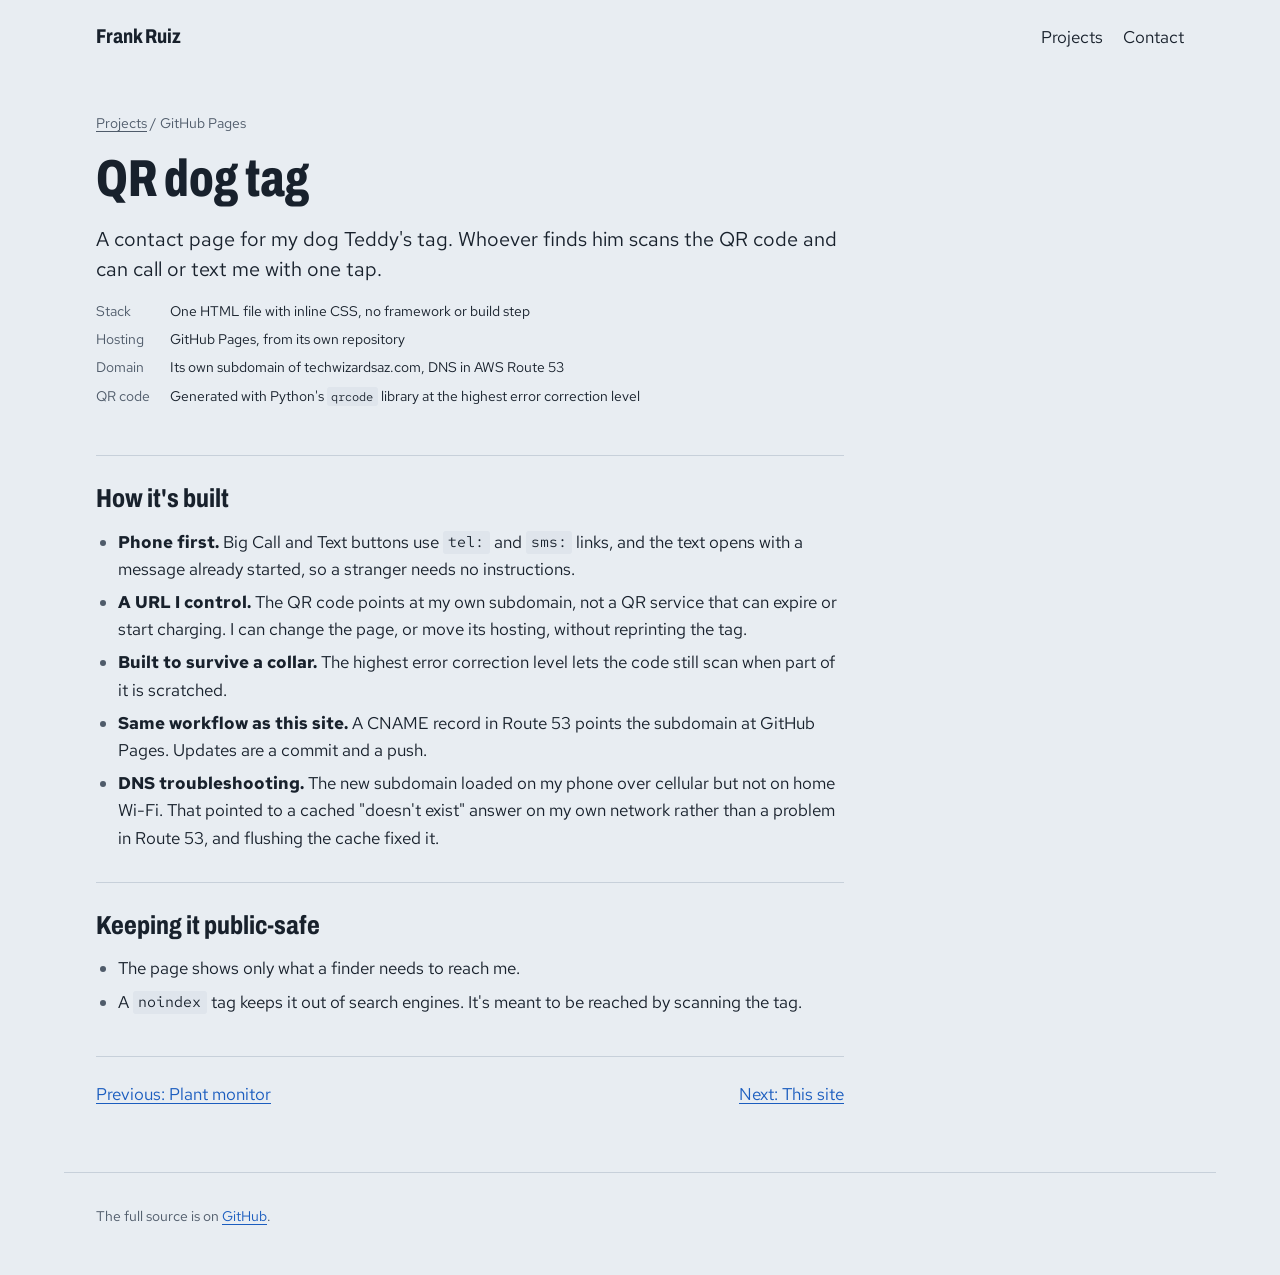
==== projects/dog-tag.html @ 6fe6de20 "Add QR dog tag project" ====
<!doctype html>
<html lang="en">
<head>
<meta charset="utf-8">
<meta name="viewport" content="width=device-width, initial-scale=1, viewport-fit=cover">
<title>QR dog tag · Frank Ruiz</title>
<meta name="claude:viewport-fit-sides" content="cover">
<meta name="description" content="A phone-first contact page behind a QR code on my dog's tag: static HTML on GitHub Pages, its own subdomain in AWS Route 53.">
<link rel="icon" href="../assets/favicon.svg" type="image/svg+xml">
<link rel="preconnect" href="https://fonts.googleapis.com">
<link rel="preconnect" href="https://fonts.gstatic.com" crossorigin>
<link rel="stylesheet" href="https://fonts.googleapis.com/css2?family=Archivo:wdth,wght@62..125,400..800&amp;family=Red+Hat+Text:ital,wght@0,400;0,700;1,400&amp;family=Red+Hat+Mono:wght@400;500&amp;display=swap">
<link rel="stylesheet" href="../assets/site.css">
</head>
<body>

<header class="site-header">
  <div class="wrap">
    <a class="site-name" href="../index.html">Frank Ruiz</a>
    <nav class="site-nav" aria-label="Main">
      <a href="../index.html#projects">Projects</a>
      <a href="../index.html#contact">Contact</a>
    </nav>
  </div>
</header>

<main class="article">
  <div class="wrap">
    <div class="article-head">
      <p class="breadcrumb"><a href="../index.html#projects">Projects</a> / GitHub Pages</p>
      <h1>QR dog tag</h1>
      <p class="lead">A contact page for my dog Teddy's tag. Whoever finds him scans the QR code and can call or text me with one tap.</p>
      <dl class="facts">
        <dt>Stack</dt><dd>One HTML file with inline CSS, no framework or build step</dd>
        <dt>Hosting</dt><dd>GitHub Pages, from its own repository</dd>
        <dt>Domain</dt><dd>Its own subdomain of techwizardsaz.com, DNS in AWS Route&nbsp;53</dd>
        <dt>QR code</dt><dd>Generated with Python's <code>qrcode</code> library at the highest error correction level</dd>
      </dl>
    </div>

    <div class="prose">
      <section aria-labelledby="built">
        <h2 id="built">How it's built</h2>
        <ul>
          <li><strong>Phone first.</strong> Big Call and Text buttons use <code>tel:</code> and <code>sms:</code> links, and the text opens with a message already started, so a stranger needs no instructions.</li>
          <li><strong>A URL I control.</strong> The QR code points at my own subdomain, not a QR service that can expire or start charging. I can change the page, or move its hosting, without reprinting the tag.</li>
          <li><strong>Built to survive a collar.</strong> The highest error correction level lets the code still scan when part of it is scratched.</li>
          <li><strong>Same workflow as this site.</strong> A CNAME record in Route&nbsp;53 points the subdomain at GitHub Pages. Updates are a commit and a push.</li>
          <li><strong>DNS troubleshooting.</strong> The new subdomain loaded on my phone over cellular but not on home Wi-Fi. That pointed to a cached "doesn't exist" answer on my own network rather than a problem in Route&nbsp;53, and flushing the cache fixed it.</li>
        </ul>
      </section>

      <section aria-labelledby="public">
        <h2 id="public">Keeping it public-safe</h2>
        <ul>
          <li>The page shows only what a finder needs to reach me.</li>
          <li>A <code>noindex</code> tag keeps it out of search engines. It's meant to be reached by scanning the tag.</li>
        </ul>
      </section>
    </div>

    <nav class="next-prev" aria-label="More projects">
      <a href="plant-monitor.html">Previous: Plant monitor</a>
      <a href="portfolio-site.html">Next: This site</a>
    </nav>
  </div>
</main>

<footer class="site-footer">
  <div class="wrap">
    <p>The full source is on <a href="https://github.com/FutureITWizardFrank/portfolio">GitHub</a>.</p>
  </div>
</footer>

</body>
</html>
---- assets/site.css ----
/* Layout concept: an equipment rack drawing is the one bold element (hero, right);
   everything else is a quiet, left-aligned reading column with plain rules between items. */
:root {
  /* Color: cool server-room wall, slate ink, Cat6-blue links, label-maker yellow, status LEDs */
  --wall: #e8edf2;
  --panel: #f6f8fa;
  --ink: #18212c;
  --muted: #4f5b6a;
  --rule: #c7d0da;
  --cable: #1b5dbf;
  --tape: #f3cb3a;
  --tape-ink: #1d1a0e;
  --led: #2c9d4e;
  --led-warn: #d4861a;
  /* The rack is dark steel in both themes, like the real thing */
  --steel: #2a323d;
  --steel-rail: #222932;
  --face: #39424f;
  --face-edge: #4a5462;
  --face-ink: #e6ebf0;
  --face-muted: #b3bdc8;
  --code-bg: #dfe5ec;

  /* Type: condensed industrial display, hyperlegible body, mono only inside code */
  --font-display: "Archivo", "Arial Narrow", "Roboto Condensed", sans-serif;
  --font-body: "Red Hat Text", "Segoe UI", system-ui, sans-serif;
  --font-code: "Red Hat Mono", ui-monospace, "SFMono-Regular", Menlo, Consolas, monospace;

  --step--1: 0.875rem;
  --step-0: 1.0625rem;
  --step-1: 1.25rem;
  --step-2: 1.625rem;
  --step-3: 2.25rem;
  --step-4: clamp(2.5rem, 6vw, 3.25rem);
  --step-hero: clamp(3.25rem, 11vw, 6.5rem);

  --measure: 68ch;
  --page: 72rem;
}

@media (prefers-color-scheme: dark) {
  :root:not([data-theme="light"]) {
    --wall: #151b23;
    --panel: #1c242e;
    --ink: #e2e8ee;
    --muted: #9ba8b7;
    --rule: #2d3845;
    --cable: #74a6f3;
    --tape: #ebc53c;
    --tape-ink: #1d1a0e;
    --led: #45c26c;
    --led-warn: #eaa23c;
    --steel: #0f141a;
    --steel-rail: #0a0e13;
    --face: #252e39;
    --face-edge: #36414f;
    --face-ink: #e6ebf0;
    --face-muted: #a9b4c0;
    --code-bg: #1f2833;
    color-scheme: dark;
  }
}
:root[data-theme="dark"] {
  --wall: #151b23;
  --panel: #1c242e;
  --ink: #e2e8ee;
  --muted: #9ba8b7;
  --rule: #2d3845;
  --cable: #74a6f3;
  --tape: #ebc53c;
  --tape-ink: #1d1a0e;
  --led: #45c26c;
  --led-warn: #eaa23c;
  --steel: #0f141a;
  --steel-rail: #0a0e13;
  --face: #252e39;
  --face-edge: #36414f;
  --face-ink: #e6ebf0;
  --face-muted: #a9b4c0;
  --code-bg: #1f2833;
  color-scheme: dark;
}

*, *::before, *::after { box-sizing: border-box; }

html { -webkit-text-size-adjust: 100%; }

body {
  margin: 0;
  background: var(--wall);
  color: var(--ink);
  font-family: var(--font-body);
  font-size: var(--step-0);
  line-height: 1.6;
}

.wrap {
  max-width: var(--page);
  margin: 0 auto;
  padding-left: max(16px, env(safe-area-inset-left, 0px));
  padding-right: max(16px, env(safe-area-inset-right, 0px));
}
@media (min-width: 700px) {
  .wrap {
    padding-left: max(32px, env(safe-area-inset-left, 0px));
    padding-right: max(32px, env(safe-area-inset-right, 0px));
  }
}

a { color: var(--cable); text-underline-offset: 0.18em; text-decoration-thickness: 1px; }
a:hover { text-decoration-thickness: 2px; }
:focus-visible { outline: 3px solid var(--cable); outline-offset: 3px; border-radius: 2px; }

h1, h2, h3 {
  font-family: var(--font-display);
  font-stretch: 78%;
  line-height: 1.1;
  text-wrap: balance;
  margin: 0;
}
h2 { font-size: var(--step-3); font-weight: 750; }
h3 { font-size: var(--step-1); font-weight: 700; font-stretch: 85%; }

p { margin: 0; }

/* ---------- Site header ---------- */
.site-header .wrap {
  display: flex;
  flex-wrap: wrap;
  align-items: baseline;
  justify-content: space-between;
  gap: 8px 24px;
  padding-block: 20px;
}
.site-name {
  font-family: var(--font-display);
  font-stretch: 80%;
  font-weight: 750;
  font-size: var(--step-1);
  color: var(--ink);
  text-decoration: none;
}
.site-nav { display: flex; flex-wrap: wrap; gap: 4px 20px; }
.site-nav a { color: var(--ink); text-decoration: none; }
.site-nav a:hover, .site-nav a[aria-current="page"] { text-decoration: underline; color: var(--cable); }

/* ---------- Hero ---------- */
.hero .wrap {
  display: grid;
  gap: 40px;
  padding-block: 24px 56px;
}
@media (min-width: 960px) {
  .hero .wrap {
    grid-template-columns: minmax(0, 1.05fr) minmax(0, 0.95fr);
    align-items: start;
    gap: 56px;
    padding-block: 40px 80px;
  }
}
.hero-copy { display: grid; gap: 20px; min-width: 0; align-content: start; }
.hero h1 {
  font-size: var(--step-hero);
  font-weight: 800;
  font-stretch: 68%;
  line-height: 0.92;
  letter-spacing: -0.01em;
}
.hero .lead { font-size: var(--step-1); line-height: 1.5; max-width: 34em; }
.hero .sub { color: var(--muted); max-width: 36em; }
.hero .headline {
  font-family: var(--font-display);
  font-stretch: 85%;
  font-weight: 700;
  font-size: var(--step-2);
  line-height: 1.2;
  max-width: 26em;
  margin-top: -6px;
}
.hero .sub strong { color: var(--ink); }
.contact-links { display: flex; flex-wrap: wrap; align-items: center; gap: 8px 24px; padding: 0; margin: 4px 0 0; list-style: none; }
.btn {
  display: inline-block;
  background: var(--cable);
  color: var(--wall);
  font-weight: 700;
  text-decoration: none;
  padding: 8px 16px;
  border-radius: 4px;
}
.btn:hover { text-decoration: underline; }

/* ---------- The rack ---------- */
.racks { display: grid; gap: 0; min-width: 0; max-width: 30rem; width: 100%; }
@media (min-width: 960px) { .racks { justify-self: end; } }

.rack-title {
  font-size: var(--step--1);
  color: var(--muted);
  margin: 0 0 6px 2px;
}
.rack {
  list-style: none;
  margin: 0;
  background: var(--steel);
  border-radius: 6px;
  padding: 10px 10px 10px 38px;
  display: grid;
  gap: 6px;
  position: relative;
}
/* left rail, where the U numbers sit */
.rack::before {
  content: "";
  position: absolute;
  inset: 0 auto 0 0;
  width: 30px;
  background: var(--steel-rail);
  border-radius: 6px 0 0 6px;
}
.unit-slot { position: relative; }
.u-num {
  position: absolute;
  left: -34px;
  width: 24px;
  top: 50%;
  transform: translateY(-50%);
  text-align: center;
  font-size: 0.6875rem;
  line-height: 1;
  color: var(--face-muted);
  font-variant-numeric: tabular-nums;
}
.unit {
  display: grid;
  grid-template-columns: auto minmax(0, 1fr) auto;
  align-items: center;
  gap: 4px 12px;
  min-height: 58px;
  padding: 8px 14px;
  background: var(--face);
  border: 1px solid var(--face-edge);
  border-radius: 3px;
  color: var(--face-ink);
  text-decoration: none;
  position: relative;
}
.unit-2u { min-height: 122px; align-items: start; padding-block: 14px; }
.unit-2u .led { margin-top: 7px; }
/* rack ears with screw holes */
.unit::before, .unit::after {
  content: "";
  position: absolute;
  top: 50%;
  width: 6px;
  height: 6px;
  margin-top: -3px;
  border-radius: 50%;
  background: var(--steel-rail);
  box-shadow: inset 0 0 0 1px var(--face-edge);
}
.unit::before { left: 4px; }
.unit::after { right: 4px; }
a.unit:hover { border-color: var(--cable); }
a.unit:hover .unit-more { color: var(--face-ink); }
a.unit:focus-visible { outline-offset: 2px; }

.led {
  width: 9px;
  height: 9px;
  border-radius: 50%;
  background: var(--led);
  box-shadow: 0 0 6px 1px color-mix(in srgb, var(--led) 60%, transparent);
}
.led-warn {
  background: var(--led-warn);
  box-shadow: 0 0 6px 1px color-mix(in srgb, var(--led-warn) 65%, transparent);
  animation: blink 2.4s steps(1, end) infinite;
}
@keyframes blink { 50% { opacity: 0.35; } }

.unit-body { display: grid; gap: 4px; min-width: 0; justify-items: start; }
.tape {
  display: inline-block;
  background: var(--tape);
  color: var(--tape-ink);
  font-family: var(--font-display);
  font-stretch: 82%;
  font-weight: 700;
  font-size: 0.9375rem;
  line-height: 1.25;
  padding: 1px 8px 2px;
  border-radius: 1px;
  transform: rotate(-0.6deg);
}
.unit-slot:nth-child(even) .tape { transform: rotate(0.5deg); }
.unit-desc { font-size: var(--step--1); line-height: 1.4; color: var(--face-muted); }
.unit-more { font-size: var(--step--1); color: var(--face-muted); white-space: nowrap; }
@media (max-width: 420px) { .unit-more { display: none; } }

.tunnel {
  display: flex;
  align-items: center;
  gap: 12px;
  min-height: 56px;
  margin-left: 56px;
  padding-left: 14px;
  border-left: 3px dashed var(--cable);
  font-size: var(--step--1);
  color: var(--muted);
}
.rack-caption { margin-top: 12px; font-size: var(--step--1); color: var(--muted); max-width: 30rem; }

/* ---------- Sections on the home page ---------- */
.section .wrap { padding-block: 56px; border-top: 1px solid var(--rule); display: grid; gap: 28px; }
.section-intro { max-width: var(--measure); color: var(--muted); }

.projects { list-style: none; margin: 0; padding: 0; display: grid; }
.project {
  display: grid;
  gap: 12px 40px;
  padding-block: 28px;
  border-top: 1px solid var(--rule);
}
.project:first-child { border-top: 0; padding-top: 4px; }
@media (min-width: 780px) {
  .project { grid-template-columns: minmax(0, 1fr) minmax(0, 2fr); }
}
.project h3 { font-size: var(--step-2); }
.project h3 a { color: var(--ink); text-decoration: none; }
.project h3 a:hover { color: var(--cable); text-decoration: underline; }
.project-host { color: var(--muted); font-size: var(--step--1); margin-top: 6px; }
.project-body { display: grid; gap: 12px; max-width: var(--measure); min-width: 0; }
.stack { font-size: var(--step--1); color: var(--muted); }
.stack strong { color: var(--ink); font-weight: 700; }

.duties { margin: 0; padding-left: 1.2em; display: grid; gap: 8px; align-content: start; list-style-type: disc; }
.duties li::marker { color: var(--muted); }

/* ---------- Certifications ---------- */
.creds { list-style: none; margin: 0; padding: 0; display: grid; gap: 0; max-width: var(--measure); }
.creds li { display: grid; gap: 2px 24px; padding-block: 12px; border-top: 1px solid var(--rule); }
.creds li:first-child { border-top: 0; padding-top: 0; }
.creds span { color: var(--muted); }
@media (min-width: 640px) { .creds li { grid-template-columns: 16rem minmax(0, 1fr); } }

/* ---------- Tables ---------- */
.table-scroll { overflow-x: auto; max-width: 100%; }
table { border-collapse: collapse; width: 100%; font-size: var(--step--1); line-height: 1.45; }
th, td { text-align: left; vertical-align: top; padding: 10px 16px 10px 0; border-bottom: 1px solid var(--rule); }
th { font-weight: 700; color: var(--muted); }
td:first-child, th:first-child { white-space: nowrap; }
td { font-variant-numeric: tabular-nums; }
.incident-table td:nth-child(2) a { font-weight: 700; }
@media (max-width: 600px) {
  .incident-table thead { position: absolute; width: 1px; height: 1px; overflow: hidden; clip-path: inset(50%); }
  .incident-table tr { display: grid; gap: 2px; padding-block: 12px; border-bottom: 1px solid var(--rule); }
  .incident-table td { border: 0; padding: 0; white-space: normal; }
  .incident-table td:first-child { color: var(--muted); }
  .incident-table td:nth-child(2) { font-size: var(--step-0); }
}

/* ---------- Skills ---------- */
.skills { display: grid; gap: 24px 40px; margin: 0; }
@media (min-width: 700px) { .skills { grid-template-columns: repeat(2, minmax(0, 1fr)); } }
@media (min-width: 1040px) { .skills { grid-template-columns: repeat(3, minmax(0, 1fr)); } }
.skills div { min-width: 0; }
.skills dt { font-family: var(--font-display); font-stretch: 85%; font-weight: 700; font-size: var(--step-1); margin-bottom: 4px; }
.skills dd { margin: 0; color: var(--muted); }

.contact-block { display: grid; gap: 10px; max-width: var(--measure); }
.contact-block .email { font-size: var(--step-1); user-select: all; }

/* ---------- Footer ---------- */
.site-footer .wrap { padding-block: 32px 48px; border-top: 1px solid var(--rule); color: var(--muted); font-size: var(--step--1); }

/* ---------- Article pages ---------- */
.article .wrap { padding-block: 24px 64px; }
.article-head { display: grid; gap: 16px; padding-block: 16px 36px; max-width: var(--measure); }
.article-head h1 { font-size: var(--step-4); font-weight: 800; font-stretch: 72%; }
.article-head .lead { font-size: var(--step-1); line-height: 1.5; }
.breadcrumb { font-size: var(--step--1); color: var(--muted); }
.breadcrumb a { color: var(--muted); }

.prose { display: grid; gap: 18px; max-width: var(--measure); min-width: 0; }
.prose > section { display: grid; gap: 16px; padding-top: 28px; margin-top: 12px; border-top: 1px solid var(--rule); min-width: 0; }
.prose h2 { font-size: var(--step-2); }
.prose h3 { margin-top: 8px; }
.prose ul, .prose ol { margin: 0; padding-left: 1.3em; display: grid; gap: 6px; }
.prose li::marker { color: var(--muted); }

.facts { display: grid; grid-template-columns: max-content minmax(0, 1fr); gap: 6px 20px; margin: 0; font-size: var(--step--1); }
.facts dt { color: var(--muted); }
.facts dd { margin: 0; }

code { font-family: var(--font-code); font-size: 0.88em; background: var(--code-bg); padding: 0.1em 0.35em; border-radius: 3px; overflow-wrap: anywhere; }
pre {
  margin: 0;
  background: var(--code-bg);
  border-radius: 4px;
  padding: 16px 18px;
  overflow-x: auto;
  font-size: 0.875rem;
  line-height: 1.55;
  max-width: 100%;
}
pre code { background: none; padding: 0; font-size: inherit; overflow-wrap: normal; }
figure { margin: 0; display: grid; gap: 8px; min-width: 0; }
figcaption { font-size: var(--step--1); color: var(--muted); }

.status { font-size: var(--step--1); font-weight: 700; white-space: nowrap; }
.status-done { color: var(--led); }
.status-open { color: var(--led-warn); }

/* ---------- Incident write-ups ---------- */
.incident { display: grid; gap: 14px; padding-top: 32px; margin-top: 16px; border-top: 1px solid var(--rule); scroll-margin-top: 16px; min-width: 0; }
.incident h2 { font-size: var(--step-2); }
.incident-meta { font-size: var(--step--1); color: var(--muted); font-variant-numeric: tabular-nums; }
.incident h3 { font-size: var(--step-0); font-stretch: 90%; margin-top: 6px; }
.followups { list-style: none; padding: 0 !important; }
.followups li { display: grid; grid-template-columns: 4.5rem minmax(0, 1fr); gap: 12px; }

.next-prev { display: flex; flex-wrap: wrap; justify-content: space-between; gap: 12px 24px; margin-top: 40px; padding-top: 24px; border-top: 1px solid var(--rule); max-width: var(--measure); }

@media (prefers-reduced-motion: reduce) {
  .led-warn { animation: none; }
}
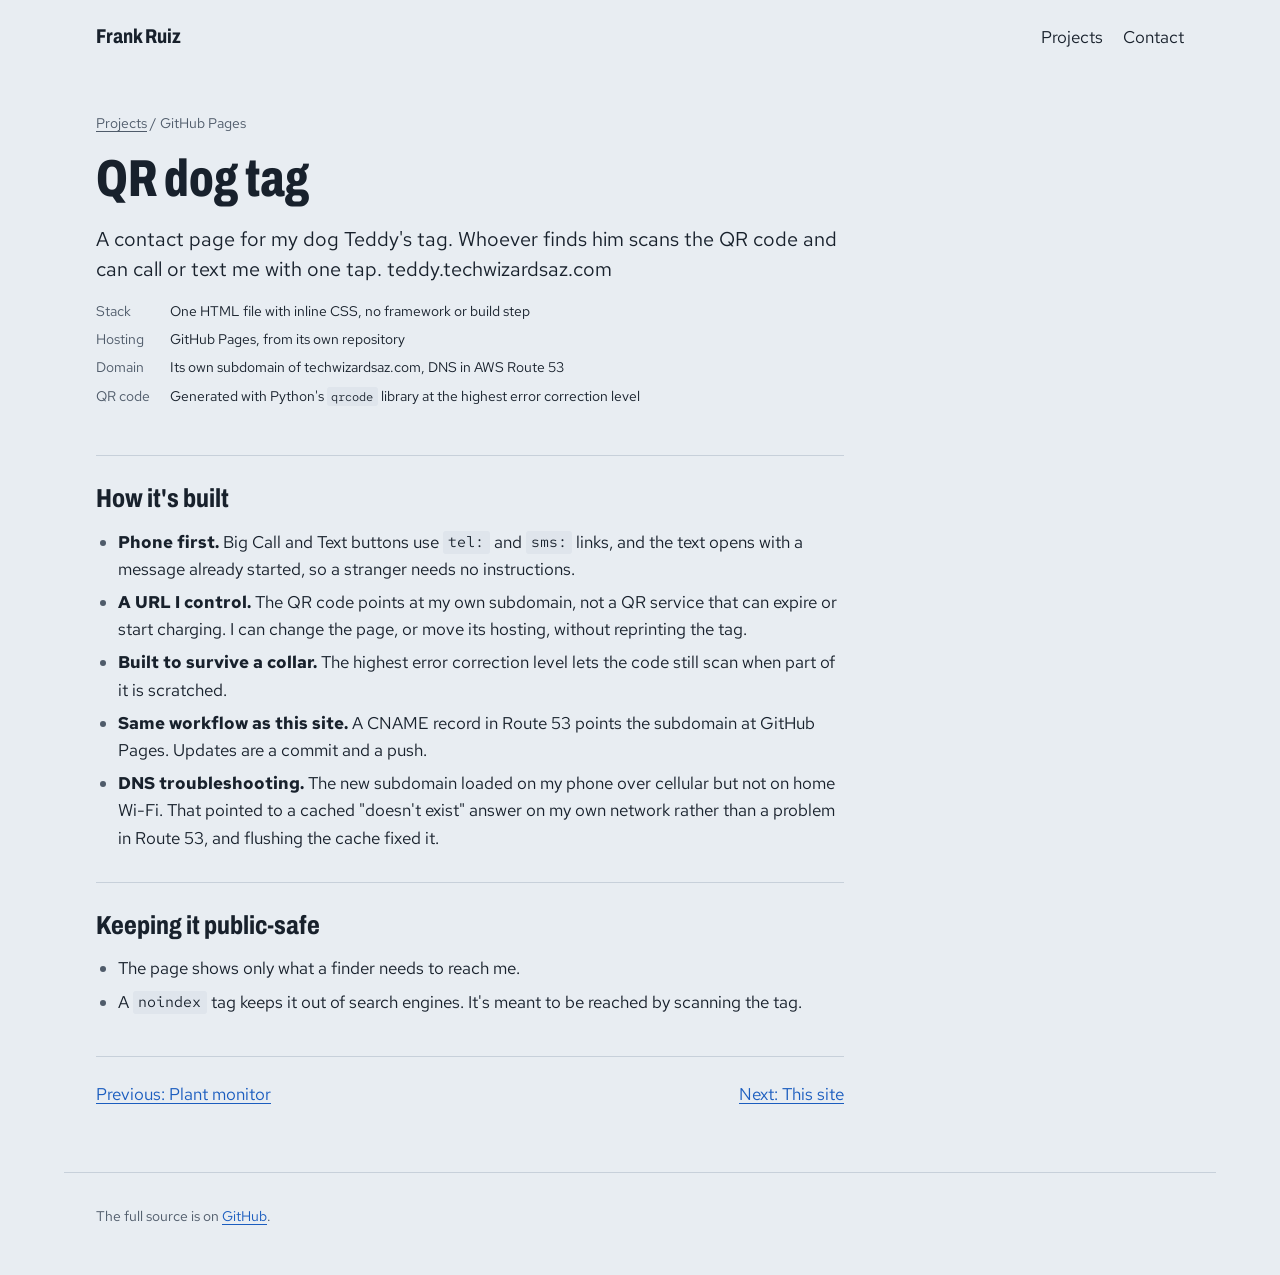
==== commit 1054d6f6: "Update lead paragraph with Teddy's website link Added website link to the lead paragraph for contact" ====
--- a/projects/dog-tag.html
+++ b/projects/dog-tag.html
@@ -29,7 +29,7 @@
     <div class="article-head">
       <p class="breadcrumb"><a href="../index.html#projects">Projects</a> / GitHub Pages</p>
       <h1>QR dog tag</h1>
-      <p class="lead">A contact page for my dog Teddy's tag. Whoever finds him scans the QR code and can call or text me with one tap.</p>
+      <p class="lead">A contact page for my dog Teddy's tag. Whoever finds him scans the QR code and can call or text me with one tap. teddy.techwizardsaz.com</p>
       <dl class="facts">
         <dt>Stack</dt><dd>One HTML file with inline CSS, no framework or build step</dd>
         <dt>Hosting</dt><dd>GitHub Pages, from its own repository</dd>
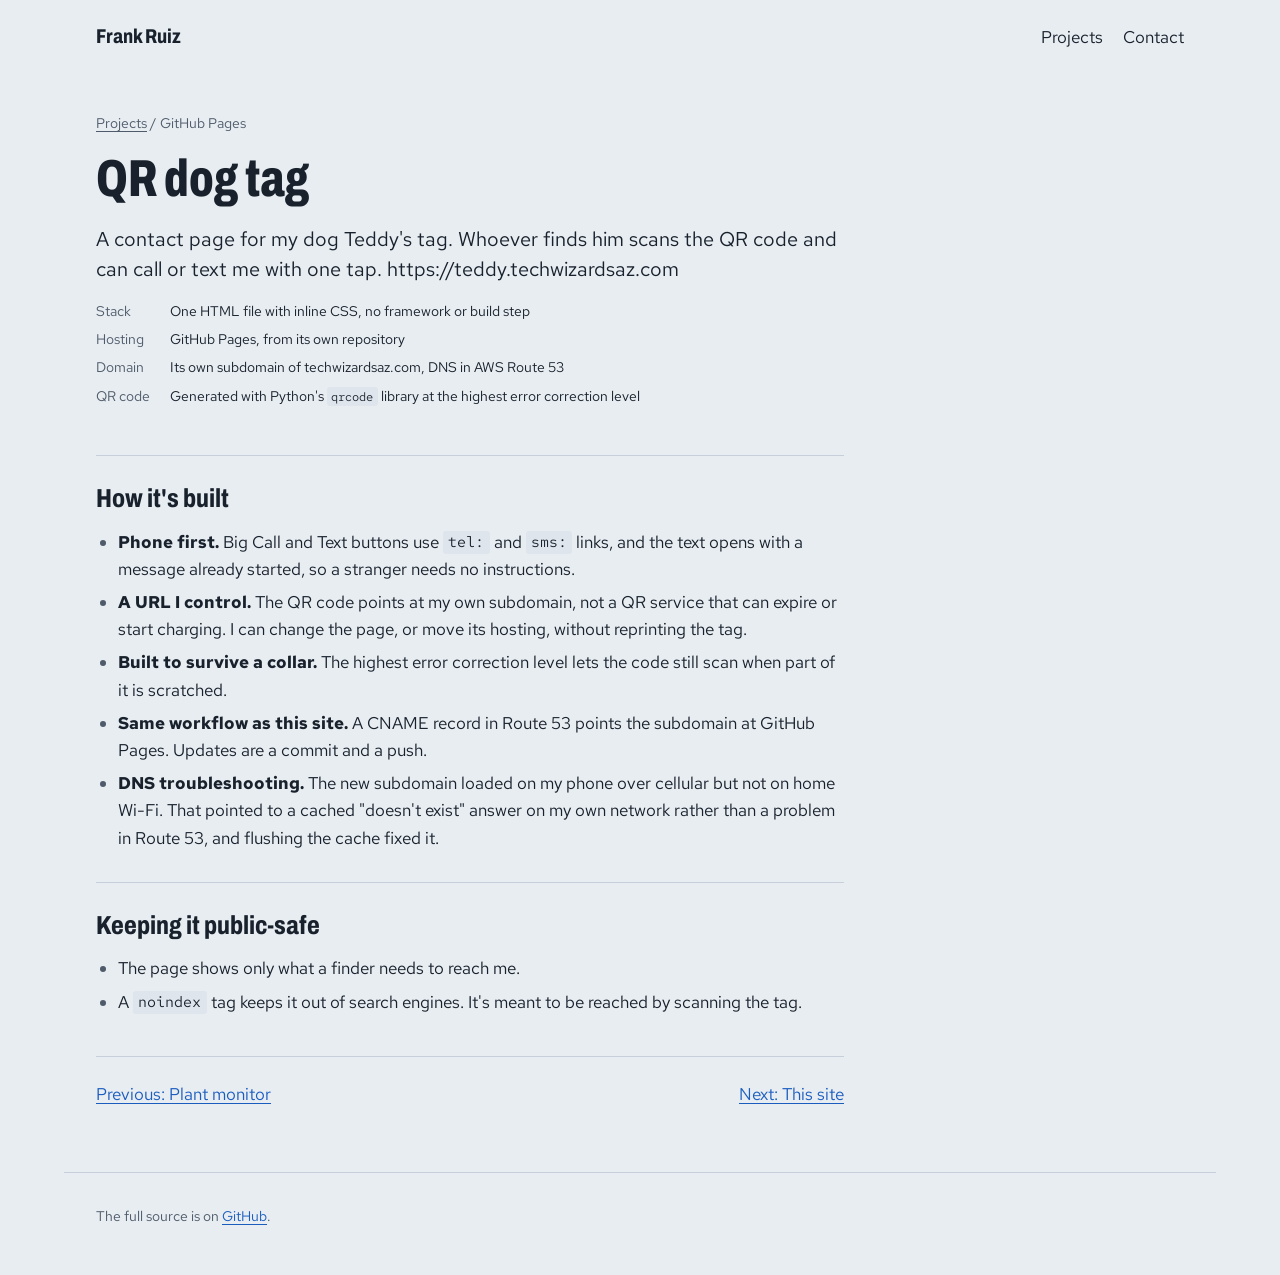
==== commit d0075428: "Update URL in dog tag description" ====
--- a/projects/dog-tag.html
+++ b/projects/dog-tag.html
@@ -29,7 +29,7 @@
     <div class="article-head">
       <p class="breadcrumb"><a href="../index.html#projects">Projects</a> / GitHub Pages</p>
       <h1>QR dog tag</h1>
-      <p class="lead">A contact page for my dog Teddy's tag. Whoever finds him scans the QR code and can call or text me with one tap. teddy.techwizardsaz.com</p>
+      <p class="lead">A contact page for my dog Teddy's tag. Whoever finds him scans the QR code and can call or text me with one tap. https://teddy.techwizardsaz.com</p>
       <dl class="facts">
         <dt>Stack</dt><dd>One HTML file with inline CSS, no framework or build step</dd>
         <dt>Hosting</dt><dd>GitHub Pages, from its own repository</dd>
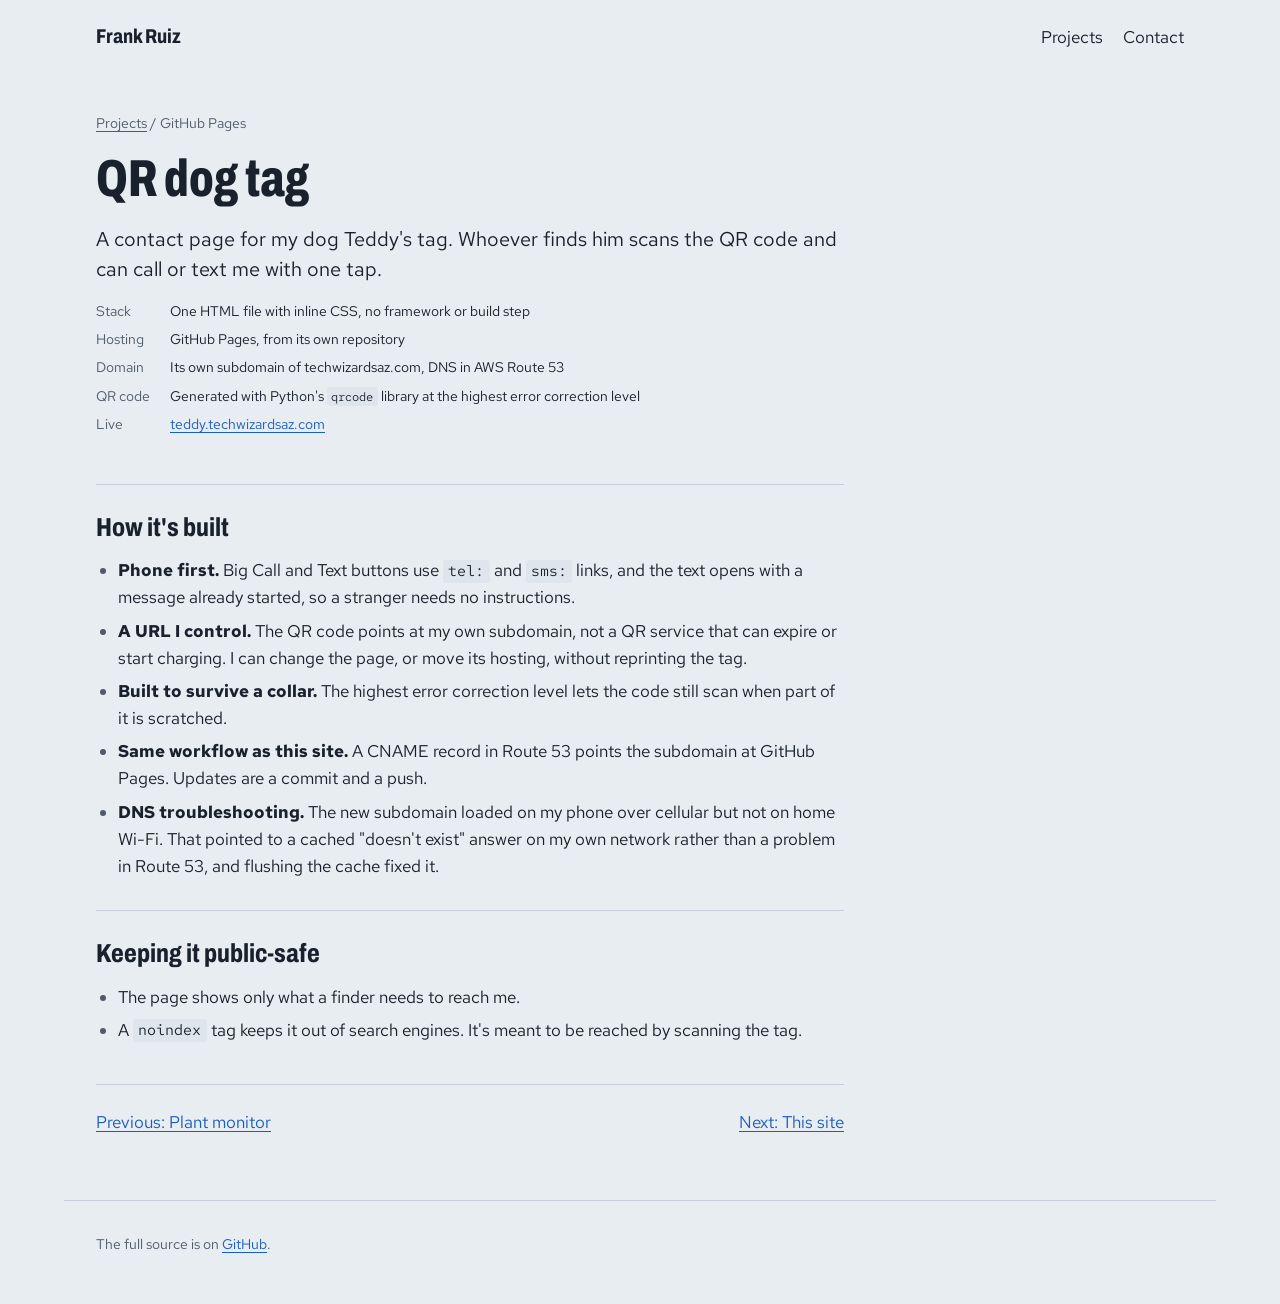
==== commit 4504bca9: "Update lead paragraph and add live site link Added a link to the live site for the QR dog tag." ====
--- a/projects/dog-tag.html
+++ b/projects/dog-tag.html
@@ -29,12 +29,13 @@
     <div class="article-head">
       <p class="breadcrumb"><a href="../index.html#projects">Projects</a> / GitHub Pages</p>
       <h1>QR dog tag</h1>
-      <p class="lead">A contact page for my dog Teddy's tag. Whoever finds him scans the QR code and can call or text me with one tap. https://teddy.techwizardsaz.com</p>
+      <p class="lead">A contact page for my dog Teddy's tag. Whoever finds him scans the QR code and can call or text me with one tap.</p>
       <dl class="facts">
         <dt>Stack</dt><dd>One HTML file with inline CSS, no framework or build step</dd>
         <dt>Hosting</dt><dd>GitHub Pages, from its own repository</dd>
         <dt>Domain</dt><dd>Its own subdomain of techwizardsaz.com, DNS in AWS Route&nbsp;53</dd>
         <dt>QR code</dt><dd>Generated with Python's <code>qrcode</code> library at the highest error correction level</dd>
+        <dt>Live</dt><dd><a href="https://teddy.techwizardsaz.com">teddy.techwizardsaz.com</a></dd>
       </dl>
     </div>
 
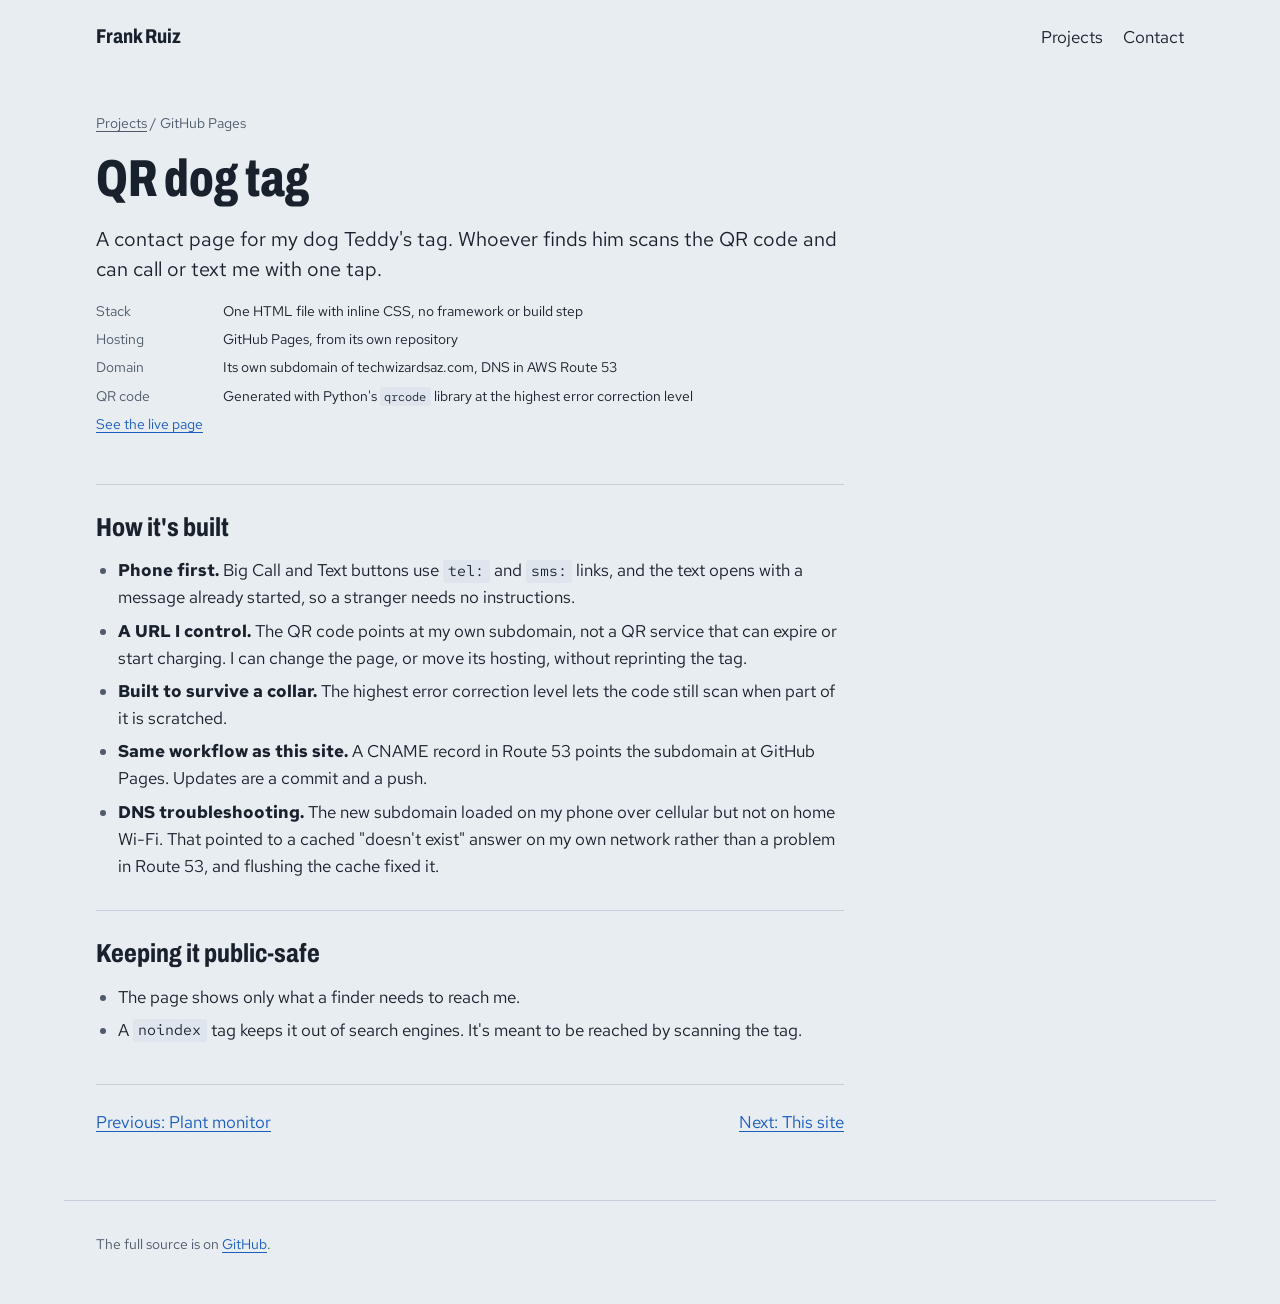
==== commit 25505d65: "Update dog-tag.html" ====
--- a/projects/dog-tag.html
+++ b/projects/dog-tag.html
@@ -35,7 +35,7 @@
         <dt>Hosting</dt><dd>GitHub Pages, from its own repository</dd>
         <dt>Domain</dt><dd>Its own subdomain of techwizardsaz.com, DNS in AWS Route&nbsp;53</dd>
         <dt>QR code</dt><dd>Generated with Python's <code>qrcode</code> library at the highest error correction level</dd>
-        <dt>Live</dt><dd><a href="https://teddy.techwizardsaz.com">teddy.techwizardsaz.com</a></dd>
+        <a href="https://teddy.techwizardsaz.com" target="_blank" rel="noopener">See the live page</a>
       </dl>
     </div>
 
